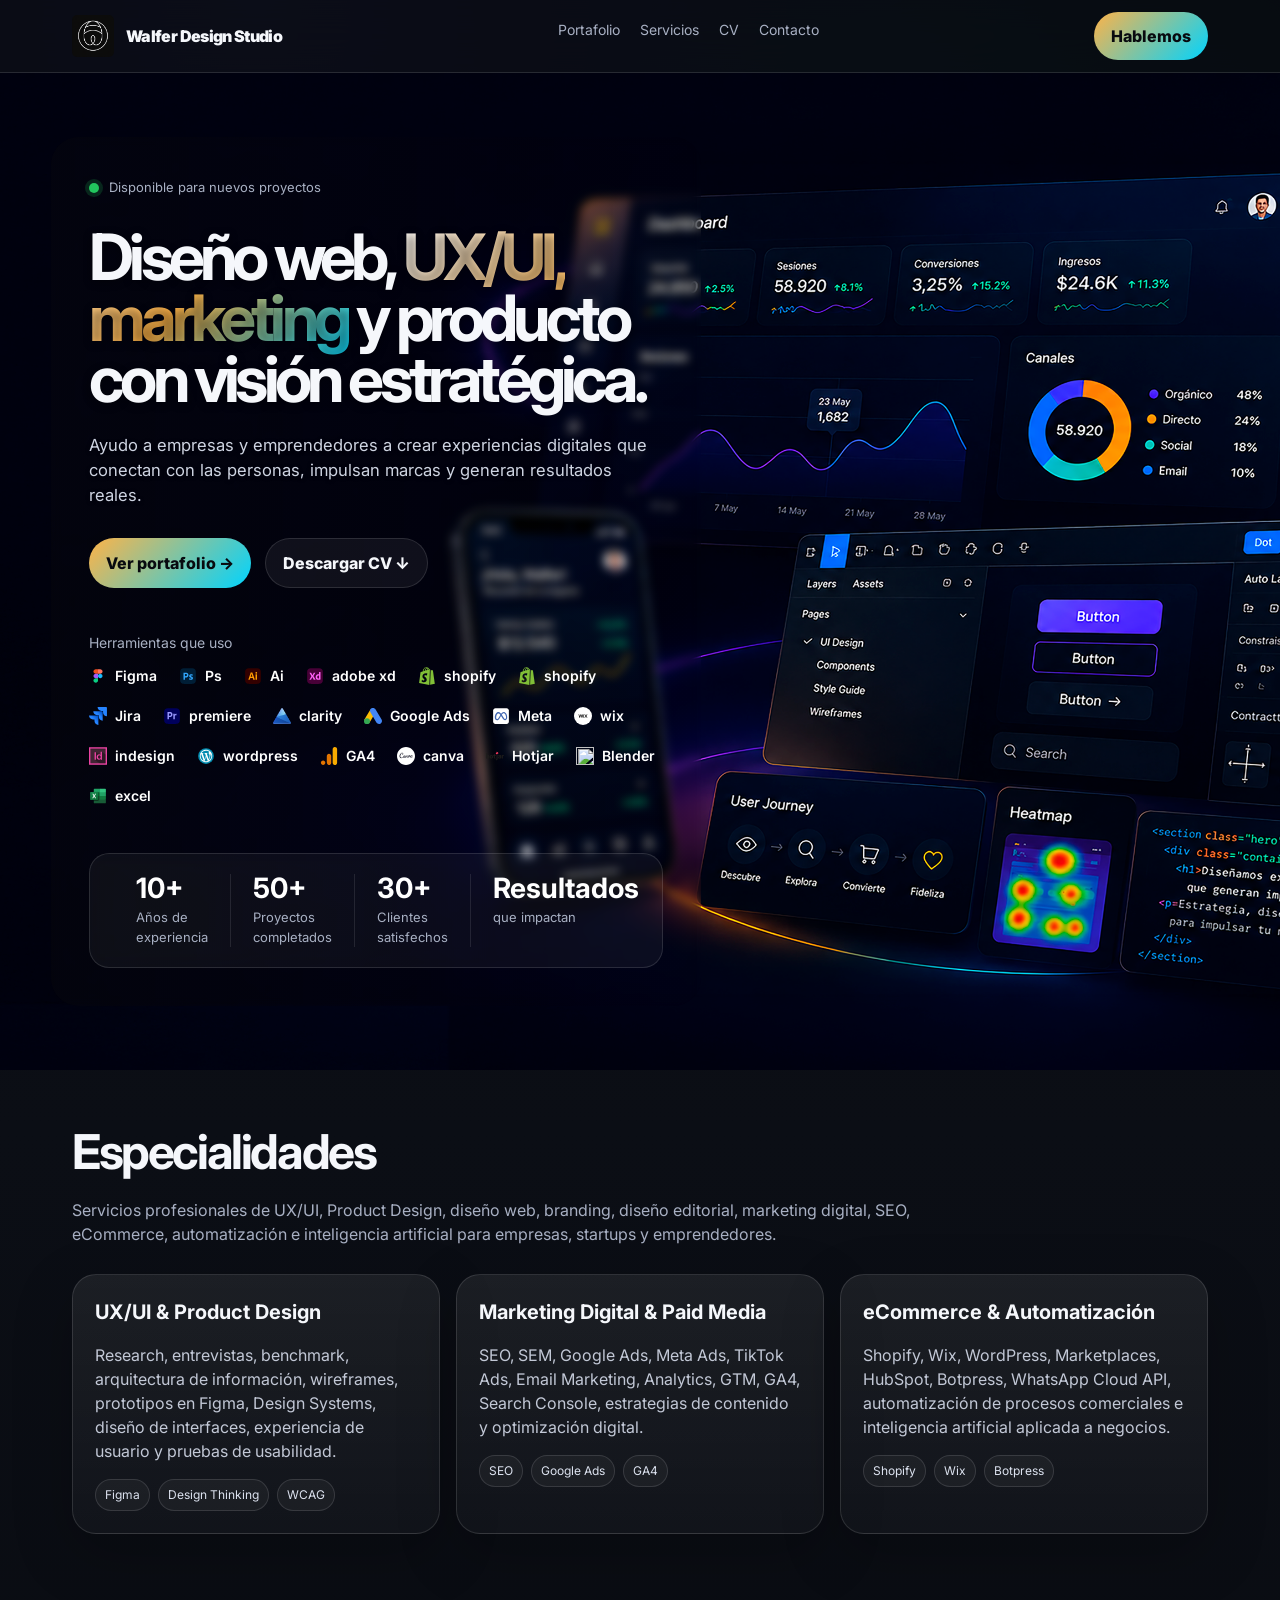
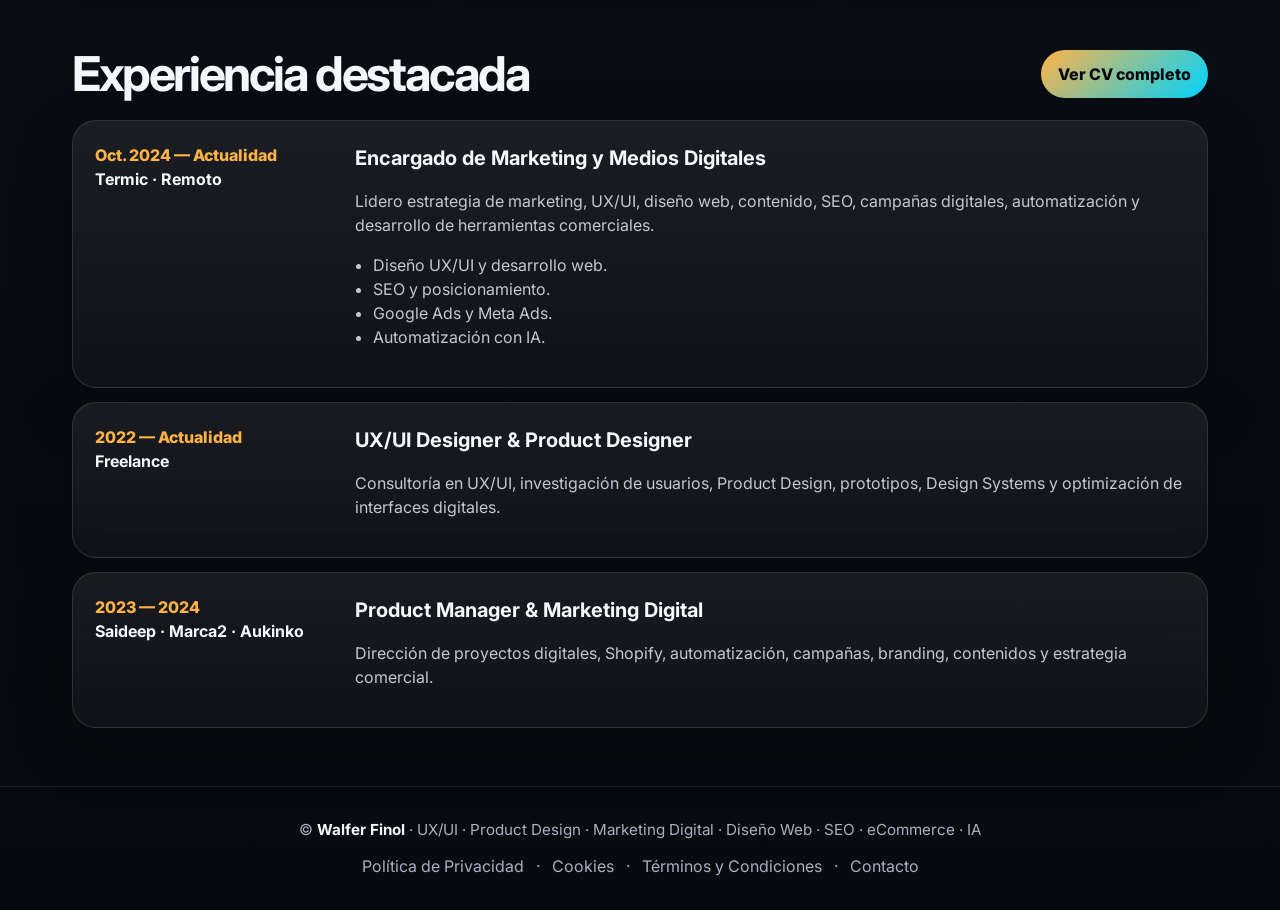
==== index.html @ 972da08a "Update index.html" ====
<!doctype html>

<html lang="es">
<head>

<!-- ANALYTICS: Google tag (gtag.js) -->

<script async src="https://www.googletagmanager.com/gtag/js?id=G-MT0SFM775N"></script>

<script>
window.dataLayer = window.dataLayer || [];
function gtag(){dataLayer.push(arguments);}
gtag('js', new Date());
gtag('config', 'G-MT0SFM775N');
</script>

<!-- ANALYTICS: Microsoft Clarity -->

<script type="text/javascript">
(function(c,l,a,r,i,t,y){
    c[a]=c[a]||function(){(c[a].q=c[a].q||[]).push(arguments)};
    t=l.createElement(r);t.async=1;
    t.src="https://www.clarity.ms/tag/"+i;
    y=l.getElementsByTagName(r)[0];
    y.parentNode.insertBefore(t,y);
})(window, document, "clarity", "script", "xgtmc3ifze");
</script>

<!-- CONFIGURACIÓN BÁSICA DEL DOCUMENTO -->

<meta charset="utf-8">
<meta name="viewport" content="width=device-width, initial-scale=1">

<!-- SEO: TÍTULO PRINCIPAL DE GOOGLE -->

<title>Walfer Finol | UX/UI Designer, Product Designer, Diseño Web y Marketing Digital</title>

<!-- SEO: DESCRIPCIÓN PARA GOOGLE -->

<meta name="description" content="¿Buscas un UX/UI Designer o Product Designer para tu empresa o proyecto? Soy Walfer Finol y ayudo a crear experiencias digitales, sitios web, eCommerce, estrategias de marketing digital, branding, SEO y automatización para negocios y startups.">

<!-- SEO: INDEXACIÓN -->

<meta name="robots" content="index, follow, max-image-preview:large, max-snippet:-1, max-video-preview:-1">

<!-- SEO: URL OFICIAL DEL HOME -->

<link rel="canonical" href="https://www.walferdesignstudio.com/">

<!-- SEO: PALABRAS CLAVE REFERENCIALES -->

<meta name="keywords" content="UX/UI Designer, Product Designer, diseñador UX UI, diseño web, diseño de interfaces, diseño de producto, marketing digital, SEO, eCommerce, branding, diseño editorial, automatización, inteligencia artificial, Figma, Google Ads, Chile, freelance">

<!-- OPEN GRAPH: VISTA PREVIA PARA LINKEDIN, FACEBOOK Y WHATSAPP -->

<meta property="og:title" content="Walfer Finol | UX/UI Designer, Product Designer y Marketing Digital">
<meta property="og:description" content="Portafolio profesional y servicios de UX/UI, Product Design, diseño web, marketing digital, branding, SEO, eCommerce y automatización. Disponible para proyectos freelance y oportunidades laborales.">
<meta property="og:type" content="website">
<meta property="og:url" content="https://www.walferdesignstudio.com/">
<meta property="og:image" content="https://www.walferdesignstudio.com/logo.png">

<!-- TWITTER / X CARD: VISTA PREVIA AL COMPARTIR -->

<meta name="twitter:card" content="summary_large_image">
<meta name="twitter:title" content="Walfer Finol | UX/UI Designer y Product Designer">
<meta name="twitter:description" content="UX/UI, Product Design, diseño web, branding, marketing digital, SEO, eCommerce y automatización para empresas, startups y emprendedores.">
<meta name="twitter:image" content="https://www.walferdesignstudio.com/logo.png">

<!-- DATOS ESTRUCTURADOS: SCHEMA.ORG PARA GOOGLE E IA -->

<script type="application/ld+json">
{
  "@context": "https://schema.org",
  "@graph": [
    {
      "@type": "Person",
      "@id": "https://www.walferdesignstudio.com/#person",
      "name": "Walfer Finol",
      "url": "https://www.walferdesignstudio.com/",
      "image": "https://www.walferdesignstudio.com/logo.png",
      "jobTitle": [
        "UX/UI Designer",
        "Product Designer",
        "Marketing Digital Specialist",
        "Web Designer"
      ],
      "knowsAbout": [
        "UX/UI Design",
        "Product Design",
        "Diseño Web",
        "Marketing Digital",
        "SEO",
        "eCommerce",
        "Branding",
        "Diseño Editorial",
        "Automatización",
        "Inteligencia Artificial aplicada a negocios",
        "Figma",
        "Google Ads",
        "Meta Ads",
        "Google Analytics"
      ],
      "sameAs": [
        "https://www.behance.net/walferfinocc7d"
      ]
    },
    {
      "@type": "WebSite",
      "@id": "https://www.walferdesignstudio.com/#website",
      "url": "https://www.walferdesignstudio.com/",
      "name": "Walfer Design Studio",
      "description": "Portafolio profesional y servicios de UX/UI, Product Design, diseño web, marketing digital, eCommerce, SEO, branding y automatización.",
      "publisher": {
        "@id": "https://www.walferdesignstudio.com/#person"
      },
      "inLanguage": "es"
    },
    {
      "@type": "ProfessionalService",
      "@id": "https://www.walferdesignstudio.com/#service",
      "name": "Walfer Design Studio",
      "url": "https://www.walferdesignstudio.com/",
      "image": "https://www.walferdesignstudio.com/logo.png",
      "description": "Servicios profesionales de UX/UI, Product Design, diseño web, marketing digital, SEO, branding, eCommerce, diseño editorial y automatización con inteligencia artificial.",
      "founder": {
        "@id": "https://www.walferdesignstudio.com/#person"
      },
      "areaServed": {
        "@type": "Country",
        "name": "Chile"
      },
      "serviceType": [
        "UX/UI Design",
        "Product Design",
        "Diseño Web",
        "Marketing Digital",
        "SEO",
        "eCommerce",
        "Branding",
        "Diseño Editorial",
        "Automatización"
      ],
      "inLanguage": "es"
    }
  ]
}
</script>

<!-- FUENTES: GOOGLE FONTS -->

<link rel="preconnect" href="https://fonts.googleapis.com">
<link rel="preconnect" href="https://fonts.gstatic.com" crossorigin>

<!-- FUENTE PRINCIPAL: INTER -->

<link href="https://fonts.googleapis.com/css2?family=Inter:wght@400;600;700;800;900&display=swap" rel="stylesheet">

<!-- ESTILOS DEL SITIO -->

<link rel="stylesheet" href="assets/css/styles.css?v=1.0.1">

<!-- FAVICON / LOGO DE PESTAÑA -->

<link rel="icon" type="image/png" href="/logo.png">

<!-- MANIFEST: PWA -->

<link rel="manifest" href="/manifest.webmanifest">

</head>

<body>

<!-- HEADER DINÁMICO -->

<div id="site-header"></div>

<!-- ===================================== -->
<!-- HERO / SECCIÓN PRINCIPAL DEL HOME -->
<!-- ===================================== -->

<header class="hero">

<div class="wrap hero-layout">

    <!-- CONTENIDO DEL HERO -->
    <div class="hero-content">

        <span class="eyebrow">
            <span class="status-dot"></span>
            Disponible para nuevos proyectos
        </span>

        <h1>
            Diseño web,
            <span class="grad">
                UX/UI, marketing
            </span>
            y producto con visión estratégica.
        </h1>

        <p class="lead">
            Ayudo a empresas y emprendedores a crear experiencias digitales que conectan con las personas, impulsan marcas y generan resultados reales.
        </p>

        <div class="hero-actions">
            <a class="btn brand" href="https://www.behance.net/walferfinocc7d">Ver portafolio →</a>
            <a class="btn ghost" href="cv.html">Descargar CV ↓</a>
        </div>

<div class="hero-tools">

    <span>Herramientas que uso</span>

    <div class="tool-list">

        <span><img src="Images/icons/figma.svg" alt=""> Figma</span>

        <span><img src="Images/icons/photoshop.svg" alt=""> Ps</span>

        <span><img src="Images/icons/illustrator.svg" alt=""> Ai</span>

        <span><img src="Images/icons/adobe xd.svg" alt=""> adobe xd</span>

        <span><img src="Images/icons/shopify.svg" alt=""> shopify</span>
        
         <span><img src="Images/icons/shopify.svg" alt=""> shopify</span>
        <span><img src="Images/icons/Jira.svg" alt=""> Jira</span>
        <span><img src="Images/icons/premiere.svg" alt=""> premiere</span>
        <span><img src="Images/icons/Clarity.png" alt=""> clarity</span>
        <span><img src="Images/icons/google ads.svg" alt=""> Google Ads</span>
        <span><img src="Images/icons/Meta.svg" alt=""> Meta</span>
        <span><img src="Images/icons/wix.svg" alt=""> wix</span>
        <span><img src="Images/icons/indesign.svg" alt=""> indesign</span>
        <span><img src="Images/icons/wordpress.svg" alt=""> wordpress</span>
        <span><img src="Images/icons/analytics.svg" alt=""> GA4</span>
        <span><img src="Images/icons/canva.svg" alt=""> canva</span>
        <span><img src="Images/icons/hotjar.svg" alt=""> Hotjar</span>
         <span><img src="Images/icons/blender.svg" alt=""> Blender</span>
        <span><img src="Images/icons/excel.svg" alt=""> excel</span>
    </div>

</div>

        <div class="hero-stats">

            <div class="hero-stat">
                <strong>10+</strong>
                <span>Años de experiencia</span>
            </div>

            <div class="hero-stat">
                <strong>50+</strong>
                <span>Proyectos completados</span>
            </div>

            <div class="hero-stat">
                <strong>30+</strong>
                <span>Clientes satisfechos</span>
            </div>

            <div class="hero-stat">
                <strong>Resultados</strong>
                <span>que impactan</span>
            </div>

        </div>

    </div>

    <!-- IMAGEN DEL HERO COMO FONDO VISUAL -->
    <div class="hero-image">

        <img
            src="./Images/Imagen3 index.png"
            alt="Dashboard UI/UX y Product Design desarrollado por Walfer Finol"
            loading="eager"
            decoding="async">

    </div>

</div>

</header>

<!-- SECCIÓN: ESPECIALIDADES / CLUSTER SEO VISIBLE -->

<section>

<div class="wrap">

<div class="section-title">
    <h2>Especialidades</h2>
</div>

<p class="muted" style="max-width:850px; margin-bottom:28px;">
    Servicios profesionales de UX/UI, Product Design, diseño web, branding, diseño editorial, marketing digital, SEO, eCommerce, automatización e inteligencia artificial para empresas, startups y emprendedores.
</p>

<div class="grid">

<div class="card">
<h3>UX/UI & Product Design</h3>

<p>
Research, entrevistas, benchmark, arquitectura de información, wireframes, prototipos en Figma, Design Systems, diseño de interfaces, experiencia de usuario y pruebas de usabilidad.
</p>

<div class="tagrow">
<span class="tag">Figma</span>
<span class="tag">Design Thinking</span>
<span class="tag">WCAG</span>
</div>

</div>

<div class="card">

<h3>Marketing Digital & Paid Media</h3>

<p>
SEO, SEM, Google Ads, Meta Ads, TikTok Ads, Email Marketing, Analytics, GTM, GA4, Search Console, estrategias de contenido y optimización digital.
</p>

<div class="tagrow">
<span class="tag">SEO</span>
<span class="tag">Google Ads</span>
<span class="tag">GA4</span>
</div>

</div>

<div class="card">

<h3>eCommerce & Automatización</h3>

<p>
Shopify, Wix, WordPress, Marketplaces, HubSpot, Botpress, WhatsApp Cloud API, automatización de procesos comerciales e inteligencia artificial aplicada a negocios.
</p>

<div class="tagrow">
<span class="tag">Shopify</span>
<span class="tag">Wix</span>
<span class="tag">Botpress</span>
</div>

</div>

</div>

</div>

</section>

<!-- SECCIÓN: EXPERIENCIA DESTACADA -->

<section>

<div class="wrap">

<div class="section-title">

<h2>Experiencia destacada</h2>

<a class="btn brand" href="cv.html">
Ver CV completo
</a>

</div>

<div class="timeline">

<div class="card job">

<div>

<div class="date">
Oct. 2024 — Actualidad
</div>

<strong>Termic · Remoto</strong>

</div>

<div>

<h3>Encargado de Marketing y Medios Digitales</h3>

<p>
Lidero estrategia de marketing, UX/UI, diseño web, contenido, SEO, campañas digitales, automatización y desarrollo de herramientas comerciales.
</p>

<ul>
<li>Diseño UX/UI y desarrollo web.</li>
<li>SEO y posicionamiento.</li>
<li>Google Ads y Meta Ads.</li>
<li>Automatización con IA.</li>
</ul>

</div>

</div>

<div class="card job">

<div>

<div class="date">
2022 — Actualidad
</div>

<strong>Freelance</strong>

</div>

<div>

<h3>UX/UI Designer & Product Designer</h3>

<p>
Consultoría en UX/UI, investigación de usuarios, Product Design, prototipos, Design Systems y optimización de interfaces digitales.
</p>

</div>

</div>

<div class="card job">

<div>

<div class="date">
2023 — 2024
</div>

<strong>Saideep · Marca2 · Aukinko</strong>

</div>

<div>

<h3>Product Manager & Marketing Digital</h3>

<p>
Dirección de proyectos digitales, Shopify, automatización, campañas, branding, contenidos y estrategia comercial.
</p>

</div>

</div>

</div>

</div>

</section>

<!-- FOOTER DINÁMICO -->

<div id="site-footer"></div>

<!-- JAVASCRIPT PRINCIPAL -->

<script src="assets/js/main.js?v=1.0.1"></script>

</body>
</html>
---- assets/css/styles.css ----
:root{
  --bg:#080A0F;
  --panel:#11141C;
  --panel2:#171B25;
  --text:#F5F7FB;
  --muted:#A8B0C3;
  --line:rgba(255,255,255,.12);
  --brand:#FFB347;
  --brand2:#6C63FF;
  --accent:#00D4FF;
  --radius:24px;
  --max:1180px;
}

*{box-sizing:border-box}

html{scroll-behavior:smooth}

body{
  margin:0;
  font-family:Inter,ui-sans-serif,system-ui,-apple-system,Segoe UI,Roboto,Arial,sans-serif;
  background:
    radial-gradient(circle at 20% 0%,rgba(108,99,255,.22),transparent 32%),
    radial-gradient(circle at 82% 12%,rgba(0,212,255,.14),transparent 26%),
    linear-gradient(180deg,#080A0F,#0B0E15 45%,#080A0F);
  color:var(--text);
  line-height:1.5;
  opacity:0;
  transform:translateY(10px);
  transition:opacity .35s ease, transform .35s ease;
}

body.page-loaded{
  opacity:1;
  transform:translateY(0);
}

body.page-exit{
  opacity:0;
  transform:translateY(-10px);
}

a{
  color:inherit;
  text-decoration:none;
}

.wrap{
  max-width:var(--max);
  margin:auto;
  padding:0 22px;
}

/* NAV */

.nav{
  position:sticky;
  top:0;
  z-index:1000;
  background:rgba(8,10,15,.82);
  backdrop-filter:blur(18px);
  border-bottom:1px solid var(--line);
}

.nav .inner{
  height:72px;
  display:flex;
  align-items:center;
  justify-content:space-between;
  gap:18px;
  position:relative;
}

.logo{
  display:flex;
  align-items:center;
  gap:12px;
  font-weight:900;
  letter-spacing:-.04em;
  white-space:nowrap;
  transition:opacity .25s ease, transform .25s ease;
}

.logo:hover{
  opacity:.9;
  transform:translateY(-1px);
}

.logo-img{
  width:42px;
  height:42px;
  object-fit:contain;
  display:block;
  border-radius:5px;
  transition:transform .25s ease, filter .25s ease, border-radius .25s ease;
}

.logo:hover .logo-img{
  transform:rotate(-6deg) scale(1.06);
  border-radius:10px;
  filter:drop-shadow(0 8px 18px rgba(255,179,71,.25));
}

.links{
  display:flex;
  align-items:center;
  gap:20px;
  color:var(--muted);
  font-size:14px;
}

.links a{
  position:relative;
}

.links a:hover,
.links a.active{
  color:var(--text);
}

.links a{
  position:relative;
  padding-bottom:14px;
}

.links a::after{
  content:"";
  position:absolute;
  left:0;
  bottom:0;
  width:0;
  height:2px;
  border-radius:999px;
  background:linear-gradient(
    90deg,
    var(--brand) 0%,
    var(--accent) 100%
  );
  transition:width .25s ease;
}

.links a:hover::after{
  width:100%;
}

.links a.active::after{
  width:100%;
}

.links a.active{
  color:#fff;
  font-weight:700;
}
.menu-toggle{
  display:none;
}

/* BOTONES */

.btn{
  display:inline-flex;
  align-items:center;
  justify-content:center;
  gap:8px;
  padding:12px 17px;
  border-radius:999px;
  background:var(--text);
  color:#07090E;
  font-weight:800;
  border:1px solid transparent;
  transition:
    background .25s ease,
    color .25s ease,
    border-color .25s ease,
    transform .18s ease,
    box-shadow .25s ease;
}

.btn:hover{
  transform:translateY(-2px);
}

.btn:active{
  transform:translateY(0);
}

.btn.ghost{
  background:rgba(255,255,255,.06);
  color:var(--text);
  border-color:var(--line);
}

.btn.ghost:hover{
  background:rgba(255,255,255,.10);
  border-color:rgba(255,255,255,.35);
  color:#fff;
  box-shadow:0 10px 28px rgba(0,0,0,.22);
}

.btn.brand,
.nav-cta{
  background:linear-gradient(135deg,var(--brand),var(--accent));
  color:#080A0F;
  border:0;
}

.btn.brand:hover,
.nav-cta:hover{
  background:linear-gradient(135deg,var(--accent),var(--brand));
  color:#080A0F;
  box-shadow:0 16px 42px rgba(0,212,255,.22);
}

/* HERO */

.hero{
  padding:92px 0 54px;
}

.eyebrow{
  display:inline-flex;
  padding:8px 12px;
  border:1px solid var(--line);
  border-radius:999px;
  color:var(--muted);
  background:rgba(255,255,255,.04);
  font-size:13px;
}

h1{
  font-size:clamp(44px,8vw,92px);
  line-height:.92;
  letter-spacing:-.075em;
  margin:22px 0 18px;
  max-width:980px;
}

.grad{
  background:linear-gradient(135deg,#fff,var(--brand) 55%,var(--accent));
  -webkit-background-clip:text;
  background-clip:text;
  color:transparent;
}

.lead{
  font-size:clamp(18px,2.4vw,24px);
  color:#CED4E2;
  max-width:820px;
  margin:0 0 28px;
}

.hero-actions{
  display:flex;
  gap:12px;
  flex-wrap:wrap;
}

/* SECCIONES */

.stats{
  display:grid;
  grid-template-columns:repeat(4,1fr);
  gap:14px;
  margin-top:44px;
}

.stat,
.card{
  background:linear-gradient(180deg,rgba(255,255,255,.07),rgba(255,255,255,.03));
  border:1px solid var(--line);
  border-radius:var(--radius);
  padding:22px;
  box-shadow:0 20px 60px rgba(0,0,0,.22);
  transition:transform .25s ease, border-color .25s ease, box-shadow .25s ease;
}

.card:hover,
.stat:hover{
  transform:translateY(-4px);
  border-color:rgba(255,255,255,.22);
  box-shadow:0 26px 70px rgba(0,0,0,.32);
}

.stat strong{
  font-size:28px;
  display:block;
}

.stat span{
  color:var(--muted);
  font-size:13px;
}

section{
  padding:58px 0;
}

.section-title{
  display:flex;
  align-items:end;
  justify-content:space-between;
  gap:22px;
  margin-bottom:22px;
}

h2{
  font-size:clamp(30px,4vw,48px);
  line-height:1;
  letter-spacing:-.05em;
  margin:0;
}

.muted{
  color:var(--muted);
}

.grid{
  display:grid;
  grid-template-columns:repeat(3,1fr);
  gap:16px;
}

.grid.two{
  grid-template-columns:repeat(2,1fr);
}

.card h3{
  margin:0 0 10px;
  font-size:20px;
}

.card p,
.card li{
  color:#C2C8D6;
}

.tagrow{
  display:flex;
  flex-wrap:wrap;
  gap:8px;
  margin-top:14px;
}

.tag{
  font-size:12px;
  color:#DCE2EF;
  border:1px solid var(--line);
  border-radius:999px;
  padding:6px 9px;
  background:rgba(255,255,255,.04);
}

.timeline{
  display:grid;
  gap:14px;
}

.job{
  display:grid;
  grid-template-columns:240px 1fr;
  gap:20px;
}

.job .date{
  color:var(--brand);
  font-weight:800;
}

ul{
  padding-left:18px;
}

.tools{
  columns:4;
}

.tools li{
  break-inside:avoid;
  margin:0 0 8px;
  color:#D5DBE8;
}

.project{
  position:relative;
  overflow:hidden;
  transition:transform .25s ease, border-color .25s ease, box-shadow .25s ease;
}

.project:hover{
  transform:translateY(-4px);
  border-color:rgba(255,255,255,.22);
  box-shadow:0 26px 70px rgba(0,0,0,.32);
}

.form{
  display:grid;
  gap:12px;
}

input,
textarea,
select{
  width:100%;
  padding:14px 16px;
  border-radius:14px;
  border:1px solid var(--line);
  background:#0D1018;
  color:var(--text);
  font:inherit;
}

textarea{
  min-height:130px;
}

.footer{
  padding:38px 0;
  border-top:1px solid var(--line);
  color:var(--muted);
}

/* MOBILE */

@media (max-width:820px){

  body{
    overflow-x:hidden;
    background:
      linear-gradient(180deg,#071426 0%,#00314f 55%,#01263b 100%);
  }

  .wrap{
    padding:0 20px;
  }

  .nav .inner{
    height:98px;
    display:grid;
    grid-template-columns:48px 1fr auto;
    grid-template-rows:52px 32px;
    align-items:center;
    gap:0 12px;
  }

  .menu-toggle{
    display:grid;
    place-items:center;
    grid-column:1;
    grid-row:1;
    width:42px;
    height:42px;
    border-radius:8px;
    border:1px solid rgba(255,255,255,.45);
    background:rgba(255,255,255,.04);
    color:#fff;
    font-size:24px;
    cursor:pointer;
  }

  .logo{
    grid-column:1 / 4;
    grid-row:2;
    justify-self:center;
    gap:6px;
    transform:scale(.72);
    transform-origin:center;
  }

  .logo:hover{
    transform:scale(.72);
  }

  .logo-img{
    width:30px;
    height:30px;
  }

  .logo span{
    font-size:12px;
    line-height:1;
  }

  .nav-cta{
    display:inline-flex;
    grid-column:3;
    grid-row:1;
    padding:10px 22px;
    min-height:42px;
    border-radius:999px;
    font-size:15px;
    background:#f4f7fb;
    color:#080A0F;
  }

  .links{
    display:none;
    position:absolute;
    top:98px;
    left:20px;
    right:20px;
    z-index:999;
    padding:14px;
    border:1px solid rgba(255,255,255,.12);
    border-radius:18px;
    background:rgba(5,10,22,.98);
  }

  .links.open{
    display:grid !important;
    gap:8px;
  }

  .links a{
    display:block;
    padding:13px 14px;
    border-radius:12px;
    color:#fff;
    font-weight:700;
    background:rgba(255,255,255,.06);
  }

  .links a::after{
    display:none;
  }

  .hero{
    padding:52px 0 38px;
  }

  .eyebrow{
    max-width:100%;
    padding:12px 14px;
    font-size:14px;
    line-height:1.35;
  }

  h1{
    max-width:340px;
    font-size:46px;
    line-height:.93;
    letter-spacing:-.075em;
  }

  .grad{
    background:linear-gradient(135deg,#FFC96D 0%,#D7CF70 45%,#00D4FF 100%);
    -webkit-background-clip:text;
    background-clip:text;
    color:transparent;
  }

  .lead{
    max-width:340px;
    font-size:17px;
    line-height:1.45;
  }

  .hero-actions{
    max-width:280px;
    gap:10px;
  }

  .stats,
  .grid,
  .grid.two{
    grid-template-columns:1fr;
  }

  .job{
    grid-template-columns:1fr;
  }

  .tools{
    columns:2;
  }

  section{
    padding:44px 0;
  }

  .section-title{
    display:block;
  }
}
.links a.active{
  color:#fff !important;
  font-weight:700 !important;
}

.links a.active::after{
  width:100% !important;
}
/* LINEA FIJA EN SECCIÓN ACTIVA */

.links a.active{
  color:#fff !important;
  font-weight:700 !important;
}

.links a.active::after{
  display:block !important;
  width:100% !important;
  opacity:1 !important;
}

/* ===========================
   TOPBAR MOBILE DEFINITIVO
   =========================== */

@media (max-width:820px){

  .nav .inner{
    display:grid;
    grid-template-columns:52px 1fr auto;
    align-items:center;
    gap:10px;

    height:72px;
    padding:8px 16px;
  }

  .menu-toggle{
    display:grid;
    place-items:center;

    width:42px;
    height:42px;

    margin:0;
    justify-self:start;
  }

  .logo{
    display:flex;
    align-items:center;
    justify-content:center;
    gap:8px;

    margin:0;
    transform:none;
  }

  .logo:hover{
    transform:none;
  }

  .logo-img{
    width:34px;
    height:34px;
  }

  .logo span{
    font-size:11px;
    white-space:nowrap;
    line-height:1;
  }

  .nav-cta{
    justify-self:end;

    height:36px;
    padding:0 16px;

    font-size:13px;

    background:linear-gradient(135deg,var(--brand),var(--accent));
    color:#080A0F;
  }

  .links{
    top:72px;
  }
}
/* FIX LOGO MOBILE EN UNA SOLA LÍNEA */

@media (max-width:820px){

  .logo{
    grid-column:2 !important;
    grid-row:1 !important;
    align-self:center !important;
    justify-self:center !important;

    display:flex !important;
    flex-direction:row !important;
    align-items:center !important;
    justify-content:center !important;

    gap:8px !important;
    margin:0 !important;
    transform:none !important;
  }

  .logo-img{
    width:32px !important;
    height:32px !important;
  }

  .logo span{
    display:inline-block !important;
    margin:0 !important;
    font-size:11px !important;
    line-height:1 !important;
    white-space:nowrap !important;
  }
}
/* AJUSTE HERO MOBILE */

@media (max-width:820px){

  /* Reduce el espacio entre el menú y el contenido */
  .hero{
    padding-top:8px !important;
  }

  /* Badge superior */
  .eyebrow{
    display:flex !important;
    align-items:center !important;
    justify-content:center !important;

    max-width:330px !important;
    margin:0 auto 18px auto !important;
    padding:8px 14px !important;

    font-size:10px !important;
    line-height:1.3 !important;
    text-align:center !important;
  }

}
.behance-btn{
    display:inline-flex;
    align-items:center;
    margin-top:28px;
    padding:14px 24px;
    border:1px solid rgba(255,255,255,.15);
    border-radius:999px;
    color:#fff;
    text-decoration:none;
    font-weight:600;
    transition:.3s ease;
}

.behance-btn:hover{
    border-color:#1769FF;
    background:#1769FF;
    transform:translateY(-2px);
}
/* ==========================
   FOOTER
========================== */

.footer{
  padding:32px 20px;
  border-top:1px solid rgba(255,255,255,.08);
  text-align:center;
}

.footer p{
  margin:0 0 12px;
  color:var(--muted);
  font-size:.95rem;
}

.footer strong{
  color:var(--text);
}

.footer-links{
  display:flex;
  justify-content:center;
  align-items:center;
  gap:12px;
  flex-wrap:wrap;
}

.footer-links a{
  color:var(--muted);
  text-decoration:none;
  transition:.25s;
}

.footer-links a:hover{
  color:var(--brand);
}

.footer-links span{
  color:var(--muted);
}

/* ==========================
   INDICADOR DE DISPONIBILIDAD
   ========================== */

.eyebrow{
  border:none !important;
  background:none !important;
  padding:0 !important;
  display:inline-flex;
  align-items:center;
  gap:10px;
}

.status-dot{
  width:10px;
  height:10px;
  border-radius:50%;
  background:#22c55e;
  flex-shrink:0;
  box-shadow:0 0 0 4px rgba(34,197,94,.18);
}

/* ==========================
   AJUSTE ESPACIADO HOME MOBILE
   ========================== */

@media (max-width:820px){

  /* Reduce el espacio grande entre secciones */
  section{
    padding:28px 0 !important;
  }

  /* Ajusta el espacio antes de Experiencia destacada */
  .grid{
    margin-bottom:8px !important;
  }

  /* Separa mejor el título del botón */
  .section-title{
    margin-bottom:18px !important;
  }

  .section-title h2{
    margin-bottom:10px !important;
  }

  /* Evita que el botón quede pegado al título */
  .section-title .btn{
    margin-top:4px !important;
  }
}
/* ==========================
   AJUSTE CONTACTO MOBILE
   ========================== */

@media (max-width:820px){

  /* Reduce el espacio debajo del hero de contacto */
  .hero{
    padding-bottom:18px !important;
  }

  /* Reduce el espacio superior de la sección siguiente */
  .hero + section{
    padding-top:18px !important;
  }

  /* Compacta el título de contacto */
  .section-title{
    margin-bottom:14px !important;
  }

  .section-title h2{
    margin-bottom:8px !important;
  }

  /* Reduce espacio del texto antes de las tarjetas */
  .section-title + .muted{
    margin-bottom:18px !important;
  }
}
/* ==========================================================
   HERO HOME - IMAGEN COMO FONDO REAL
========================================================== */

.hero{
  position:relative;
  width:100%;
  min-height:calc(100vh - 72px);
  margin:0;
  padding:0;
  overflow:hidden;
}

/* Contenido del hero */
.hero-layout,
.hero .wrap{
  position:relative;
  z-index:3;
  width:100%;
  max-width:none;
  min-height:calc(100vh - 72px);
  margin:0;
  padding:clamp(36px, 5vw, 72px) clamp(20px, 4vw, 64px);
}

/* Texto */
.hero-content{
  position:relative;
  z-index:5;
  width:min(100%, 650px);
}

.hero h1{
  max-width:650px;
  margin:28px 0 24px;
  font-size:clamp(38px, 5vw, 82px);
  line-height:.95;
  letter-spacing:-.075em;
}

.hero .lead{
  max-width:620px;
  margin-bottom:30px;
  font-size:clamp(16px, 1.3vw, 22px);
  line-height:1.5;
  color:#CED4E2;
}

.hero-actions{
  display:flex;
  gap:14px;
  flex-wrap:wrap;
  margin-bottom:44px;
}

/* IMAGEN COMO FONDO REAL */
.hero-image{
  position:absolute;
  inset:0;
  z-index:1;
  width:100%;
  height:100%;
  overflow:hidden;
  pointer-events:none;
}

.hero-image img{
  width:100%;
  height:100%;
  object-fit:cover;
  object-position:center top;

  display:block;

  opacity:1 !important;
  filter:none !important;
  box-shadow:none !important;
  animation:none !important;
}

/* Elimina cualquier capa oscura */
.hero::after{
  content:none !important;
}

/* Herramientas */
.hero-tools{
  position:relative;
  z-index:6;
  margin-top:18px;
  color:var(--muted);
}

.hero-tools > span{
  display:block;
  margin-bottom:14px;
  font-size:14px;
}

.tool-list{
    display:flex;
    align-items:center;
    flex-wrap:wrap;
    gap:22px;
}

.tool-list span{
    display:flex;
    align-items:center;
    justify-content:center;
    gap:8px;

    font-size:14px;
    font-weight:600;
    color:#fff;

    line-height:1;
}

.tool-list img{
    width:18px;
    height:18px;

    display:block;
    object-fit:contain;
    flex-shrink:0;
}

/* Stats */
.hero-stats{
  position:relative;
  z-index:6;
  display:grid;
  grid-template-columns:repeat(4,1fr);
  gap:0;
  max-width:760px;
  margin-top:48px;
  padding:20px 24px;
  border:1px solid rgba(255,255,255,.12);
  border-radius:20px;
  background:rgba(255,255,255,.045);
  backdrop-filter:blur(12px);
}

.hero-stat{
  padding:0 22px;
  border-right:1px solid rgba(255,255,255,.10);
}

.hero-stat:last-child{
  border-right:none;
}

.hero-stat strong{
  display:block;
  font-size:28px;
  line-height:1;
  color:#fff;
}

.hero-stat span{
  display:block;
  margin-top:6px;
  font-size:13px;
  color:var(--muted);
}

.hero .stats{
  display:none;
}

/* TABLET */
@media(max-width:980px){

  .hero{
    min-height:auto;
  }

  .hero-layout,
  .hero .wrap{
    min-height:auto;
    padding:42px 28px 48px;
  }

  .hero h1{
    font-size:clamp(36px, 7vw, 58px);
  }

  .hero-image img{
    object-position:center top;
  }

  .hero-stats{
    grid-template-columns:repeat(2,1fr);
    max-width:100%;
    gap:18px;
  }

  .hero-stat{
    border-right:none;
    padding:0;
  }
}

/* MOBILE */
@media(max-width:640px){

  .hero-layout,
  .hero .wrap{
    padding:28px 20px 36px !important;
  }

  .hero h1{
    font-size:38px;
  }

  .hero .lead{
    font-size:16px;
  }

  .hero-image{
    display:none !important;
  }

  .hero-stats{
    grid-template-columns:1fr;
  }
}
/* ==========================================================
   OCULTAR IMAGEN HERO EN MOBILE
========================================================== */

@media(max-width:640px){

  .hero-image{
    display:none !important;
  }

}
/* ==========================================================
   PANEL CRISTAL SOLO CUANDO EL HERO SE ACHICA
========================================================== */

/* Desktop grande: sin fondo en el texto */
.hero-content{
  background:none !important;
  backdrop-filter:none !important;
  -webkit-backdrop-filter:none !important;
  box-shadow:none !important;
}

/* Solo aparece cuando el navegador se achica */
@media(max-width:1280px) and (min-width:641px){

  .hero-content{
    padding:clamp(22px, 3vw, 38px) !important;
    border-radius:28px;
    
background:
linear-gradient(
    90deg,
    rgba(8,10,15,.35) 0%,
    rgba(8,10,15,.12) 60%,
    rgba(8,10,15,0) 100%
) !important;

backdrop-filter:blur(5px) !important;
-webkit-backdrop-filter:blur(5px) !important;

box-shadow:none !important;
}

/* Mobile: sin cristal porque esa imagen no debe verse */
@media(max-width:640px){

  .hero-content{
    background:none !important;
    backdrop-filter:none !important;
    -webkit-backdrop-filter:none !important;
    box-shadow:none !important;
    padding:0 !important;
  }

}
/* ==========================================================
   SOMBRA PARA MEJORAR LEGIBILIDAD DEL HERO
========================================================== */
  .hero h1{

    text-shadow:
        0 2px 8px rgba(0,0,0,.40);

}

.hero .lead{

    text-shadow:
        0 1px 4px rgba(0,0,0,.35);

}
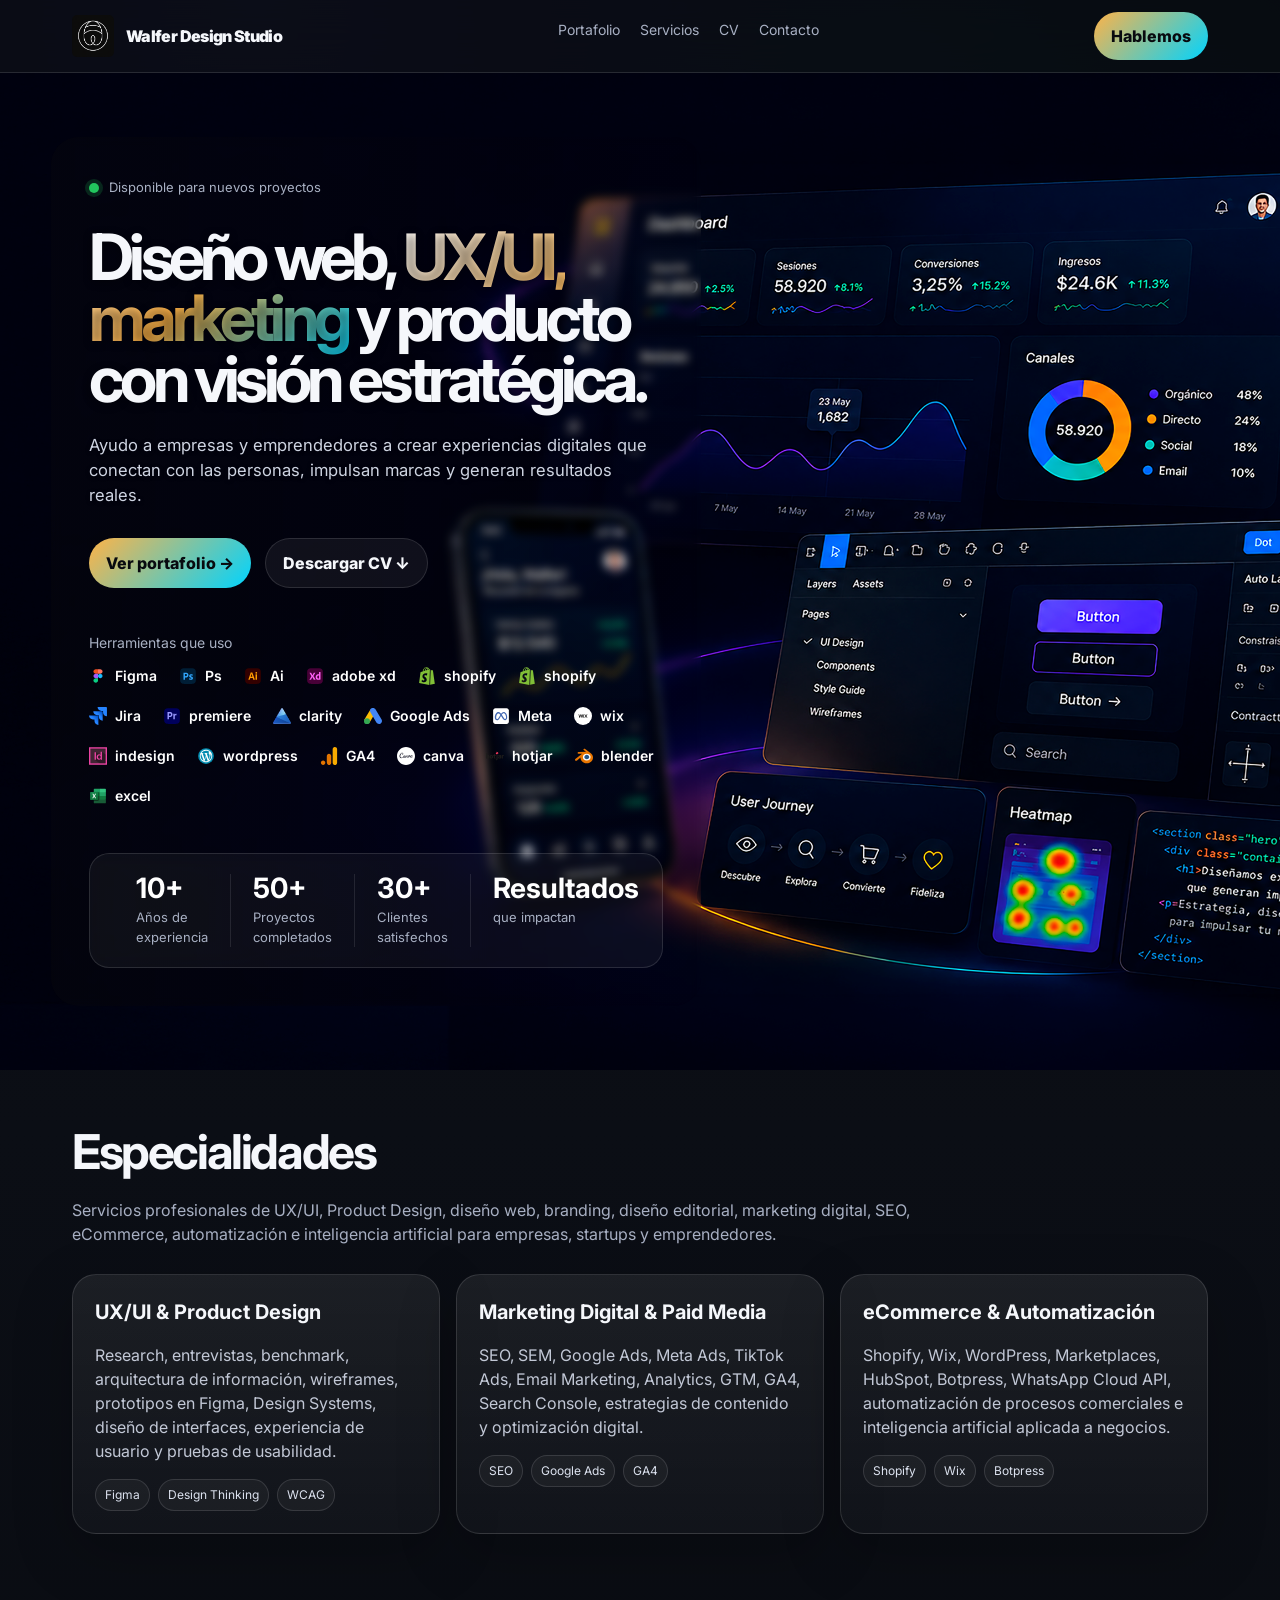
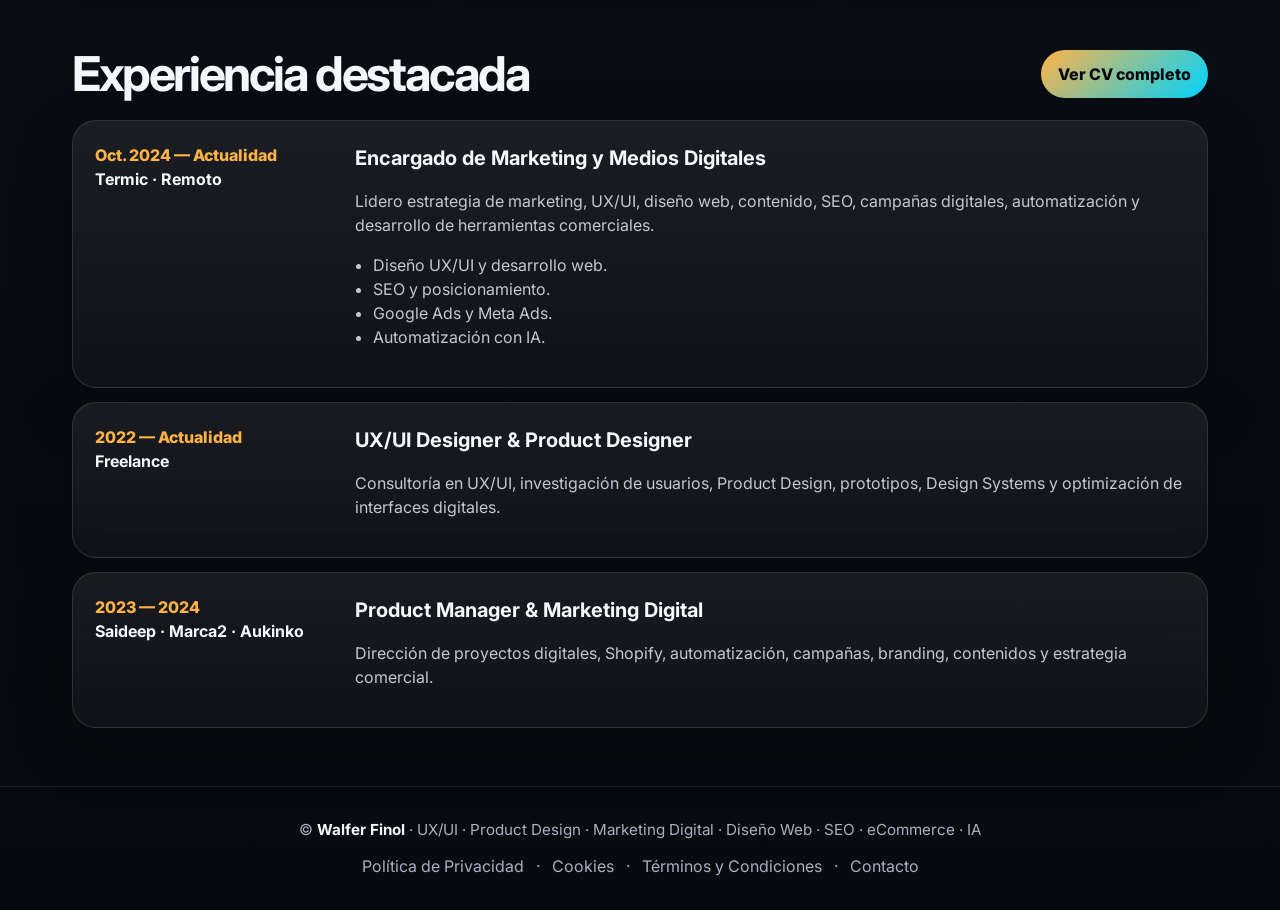
==== commit a0328c9a: "Update index.html" ====
--- a/index.html
+++ b/index.html
@@ -235,8 +235,8 @@
         <span><img src="Images/icons/wordpress.svg" alt=""> wordpress</span>
         <span><img src="Images/icons/analytics.svg" alt=""> GA4</span>
         <span><img src="Images/icons/canva.svg" alt=""> canva</span>
-        <span><img src="Images/icons/hotjar.svg" alt=""> Hotjar</span>
-         <span><img src="Images/icons/blender.svg" alt=""> Blender</span>
+        <span><img src="Images/icons/hotjar.svg" alt=""> hotjar</span>
+         <span><img src="Images/icons/Blender.svg" alt=""> blender</span>
         <span><img src="Images/icons/excel.svg" alt=""> excel</span>
     </div>
 
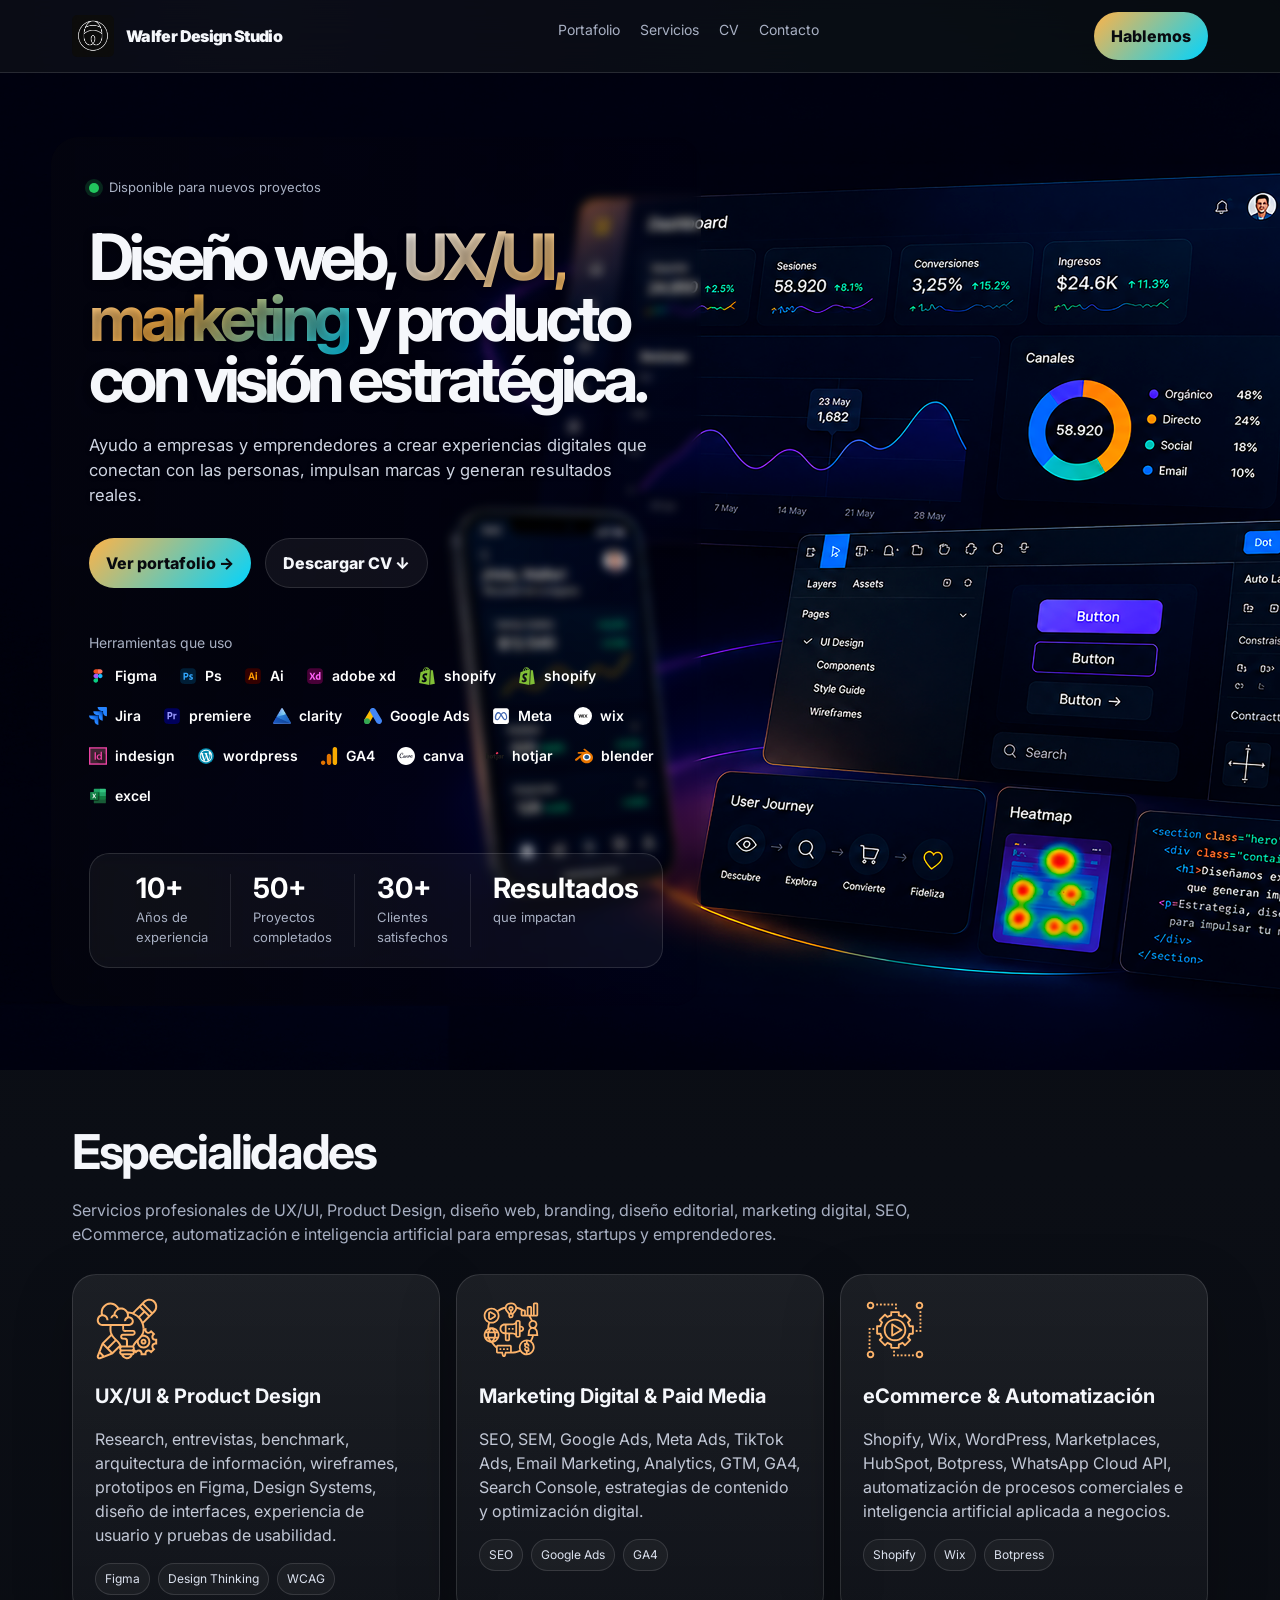
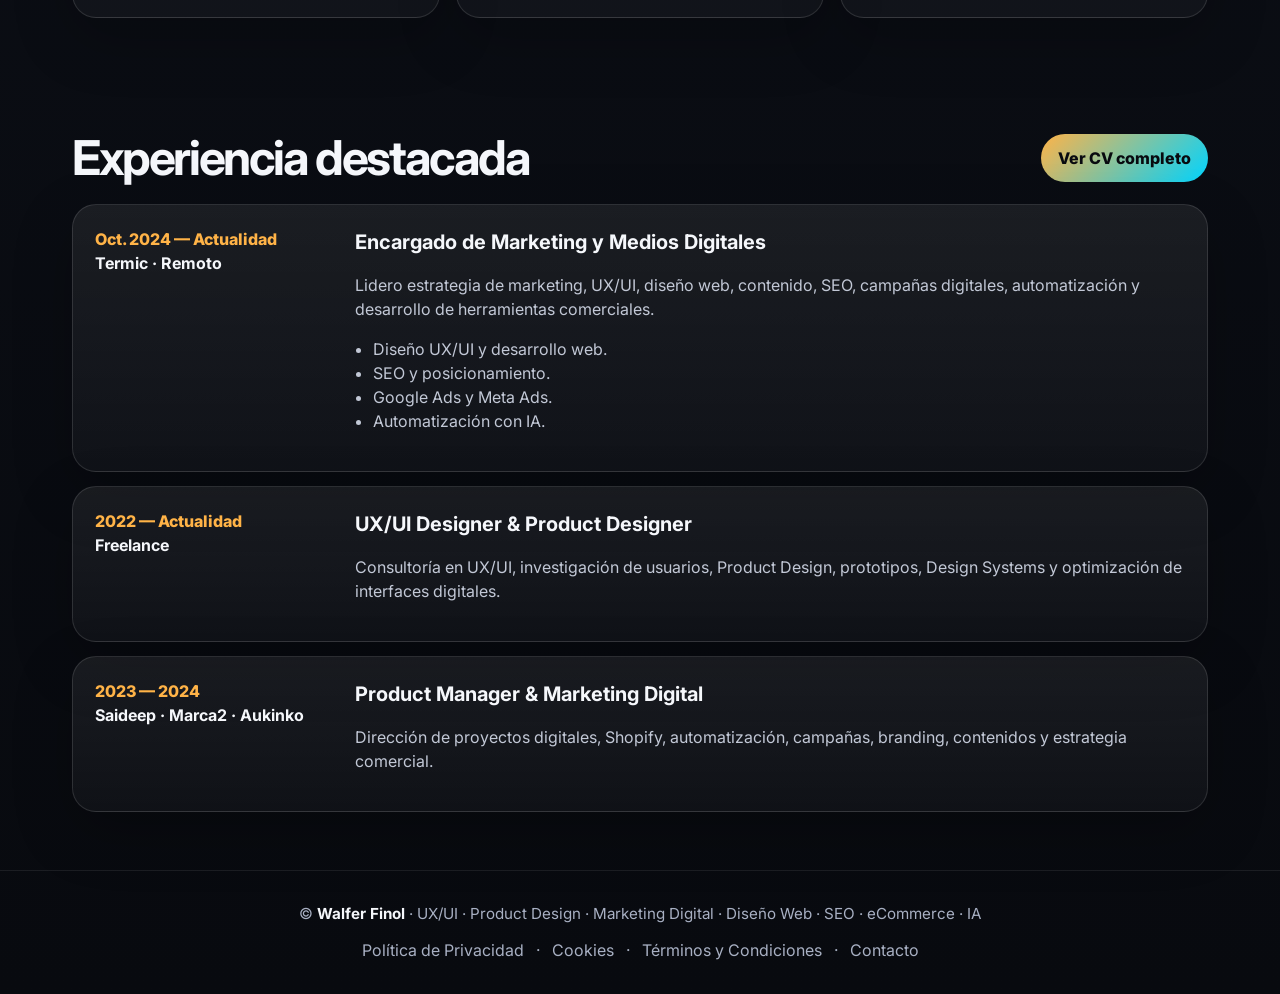
==== commit efaf1534: "Update index.html" ====
--- a/index.html
+++ b/index.html
@@ -300,6 +300,9 @@
 <div class="grid">
 
 <div class="card">
+    <div class="card-icon">
+    <img src="./Images/icons/ux.svg" alt="UX/UI">
+</div>
 <h3>UX/UI & Product Design</h3>
 
 <p>
@@ -315,7 +318,9 @@
 </div>
 
 <div class="card">
-
+<div class="card-icon">
+    <img src="./Images/icons/marketing.svg" alt="Marketing Digital">
+</div>
 <h3>Marketing Digital & Paid Media</h3>
 
 <p>
@@ -331,7 +336,9 @@
 </div>
 
 <div class="card">
-
+<div class="card-icon">
+    <img src="./Images/icons/Automatizacion.svg" alt="eCommerce y Automatización">
+</div>
 <h3>eCommerce & Automatización</h3>
 
 <p>
--- a/assets/css/styles.css
+++ b/assets/css/styles.css
@@ -1170,3 +1170,24 @@
         0 1px 4px rgba(0,0,0,.35);
 
 }
+/* ===================================
+   ICONO DE ESPECIALIDADES
+=================================== */
+
+.card-icon{
+    width:64px;
+    height:64px;
+
+    margin-bottom:20px;
+
+    display:flex;
+    align-items:center;
+    justify-content:center;
+}
+
+.card-icon img{
+    width:100%;
+    height:100%;
+    object-fit:contain;
+    display:block;
+}
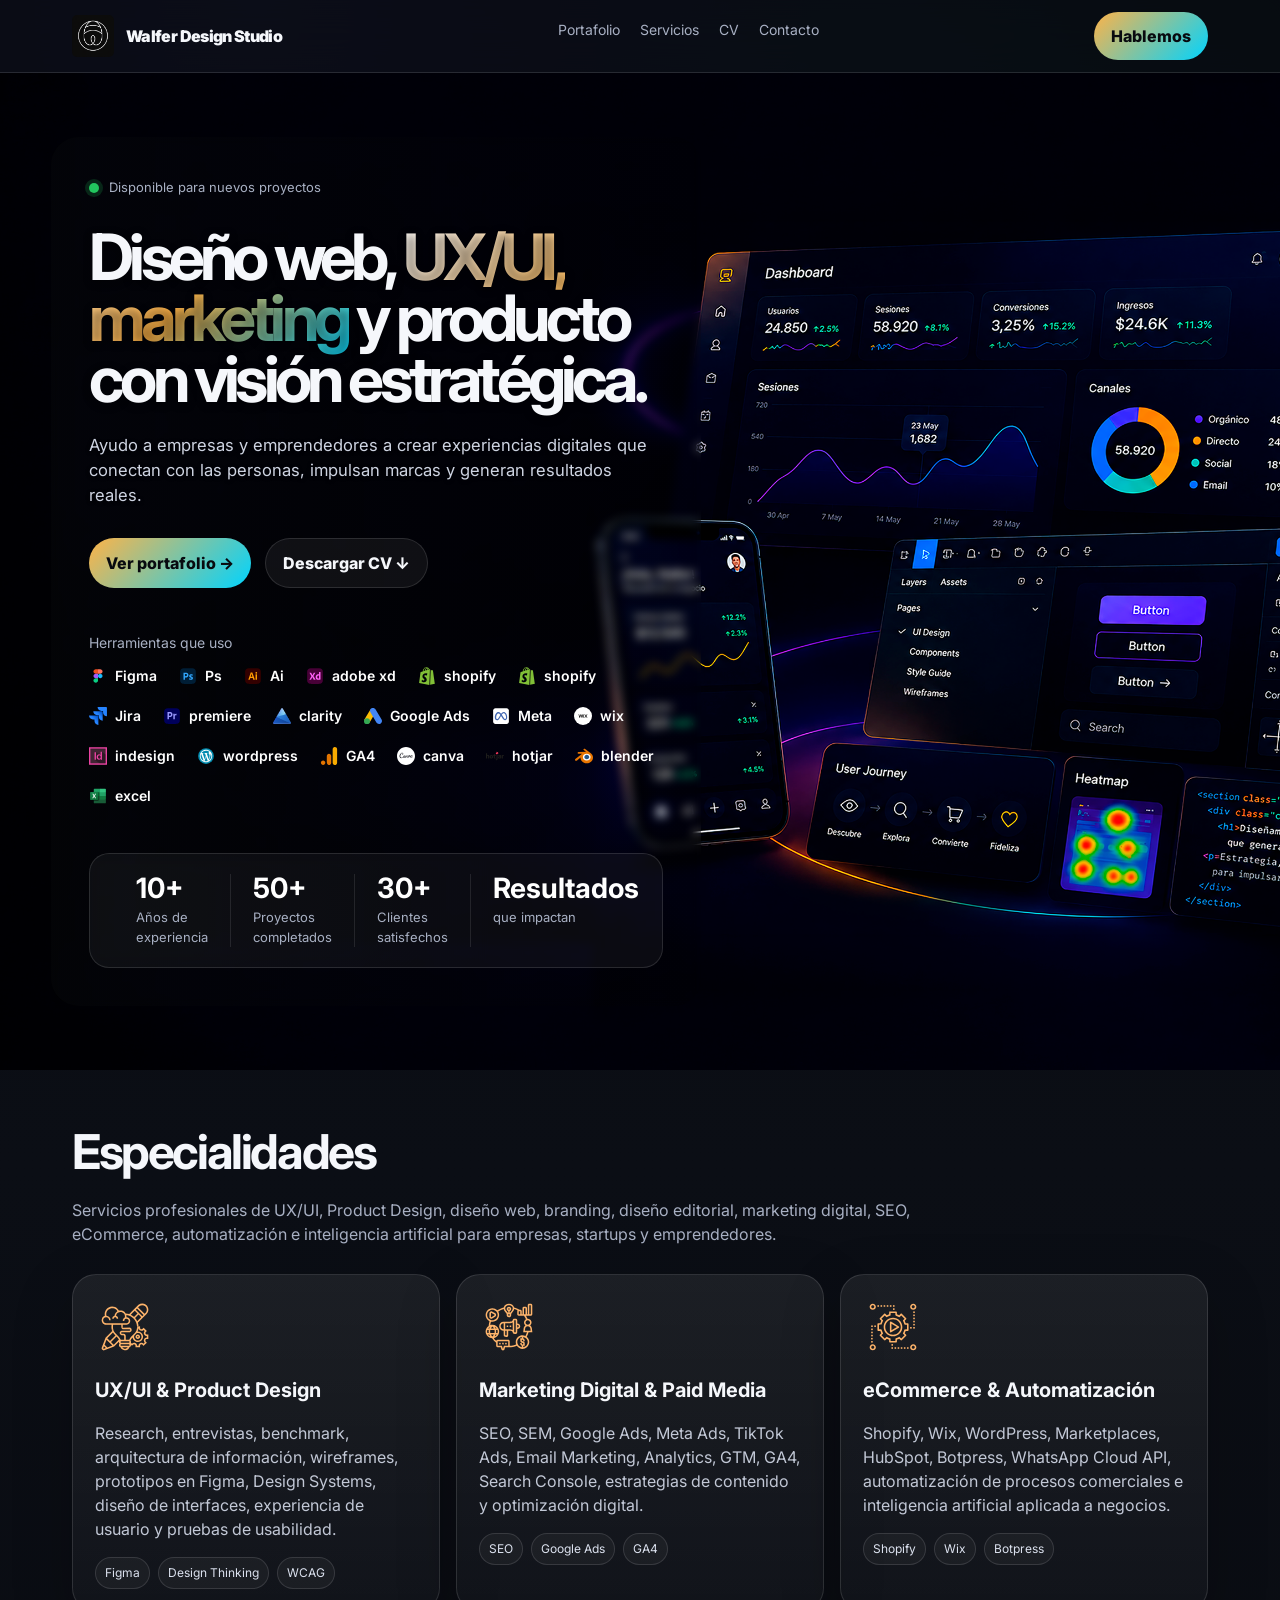
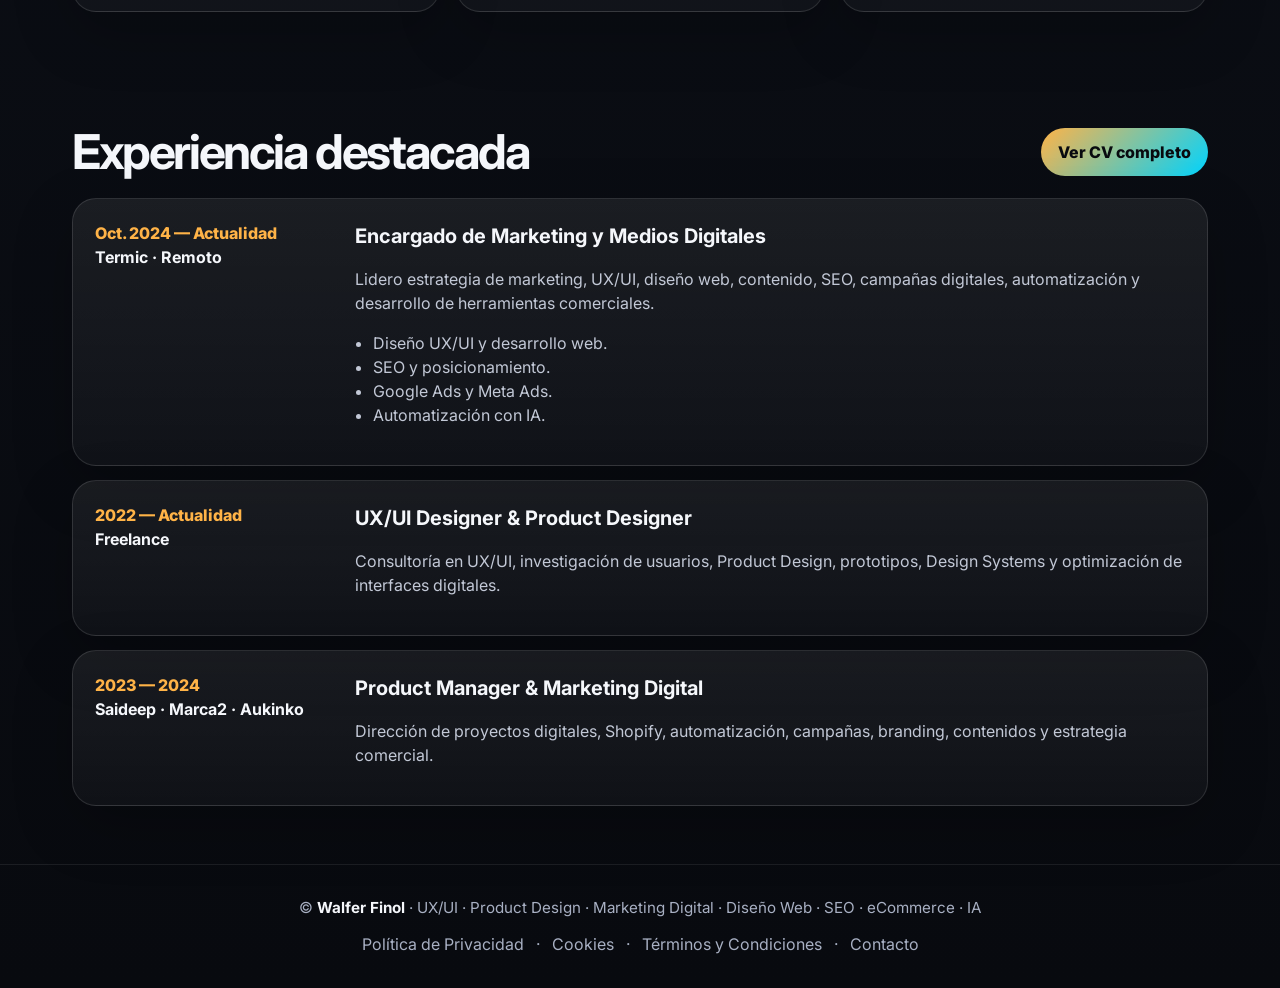
==== commit ff4639ca: "Update index.html" ====
--- a/index.html
+++ b/index.html
@@ -272,7 +272,7 @@
     <div class="hero-image">
 
         <img
-            src="./Images/Imagen3 index.png"
+            src="./Images/Imagen4 index.png"
             alt="Dashboard UI/UX y Product Design desarrollado por Walfer Finol"
             loading="eager"
             decoding="async">
--- a/assets/css/styles.css
+++ b/assets/css/styles.css
@@ -1140,6 +1140,8 @@
 -webkit-backdrop-filter:blur(5px) !important;
 
 box-shadow:none !important;
+  }
+
 }
 
 /* Mobile: sin cristal porque esa imagen no debe verse */
@@ -1170,24 +1172,43 @@
         0 1px 4px rgba(0,0,0,.35);
 
 }
+
 /* ===================================
-   ICONO DE ESPECIALIDADES
+   ICONOS ESPECIALIDADES
 =================================== */
 
-.card-icon{
-    width:64px;
-    height:64px;
-
-    margin-bottom:20px;
+.card .card-icon{
+    width:60px;
+    height:60px;
 
     display:flex;
     align-items:center;
     justify-content:center;
-}
-
-.card-icon img{
-    width:100%;
-    height:100%;
+
+    margin-bottom:18px;
+    flex-shrink:0;
+}
+
+.card .card-icon img{
+    width:60px;
+    height:60px;
+
+    display:block;
     object-fit:contain;
-    display:block;
-}
+}
+
+@media (max-width:980px){
+    .card .card-icon,
+    .card .card-icon img{
+        width:60px;
+        height:60px;
+    }
+}
+
+@media (max-width:640px){
+    .card .card-icon,
+    .card .card-icon img{
+        width:60px;
+        height:60px;
+    }
+}
